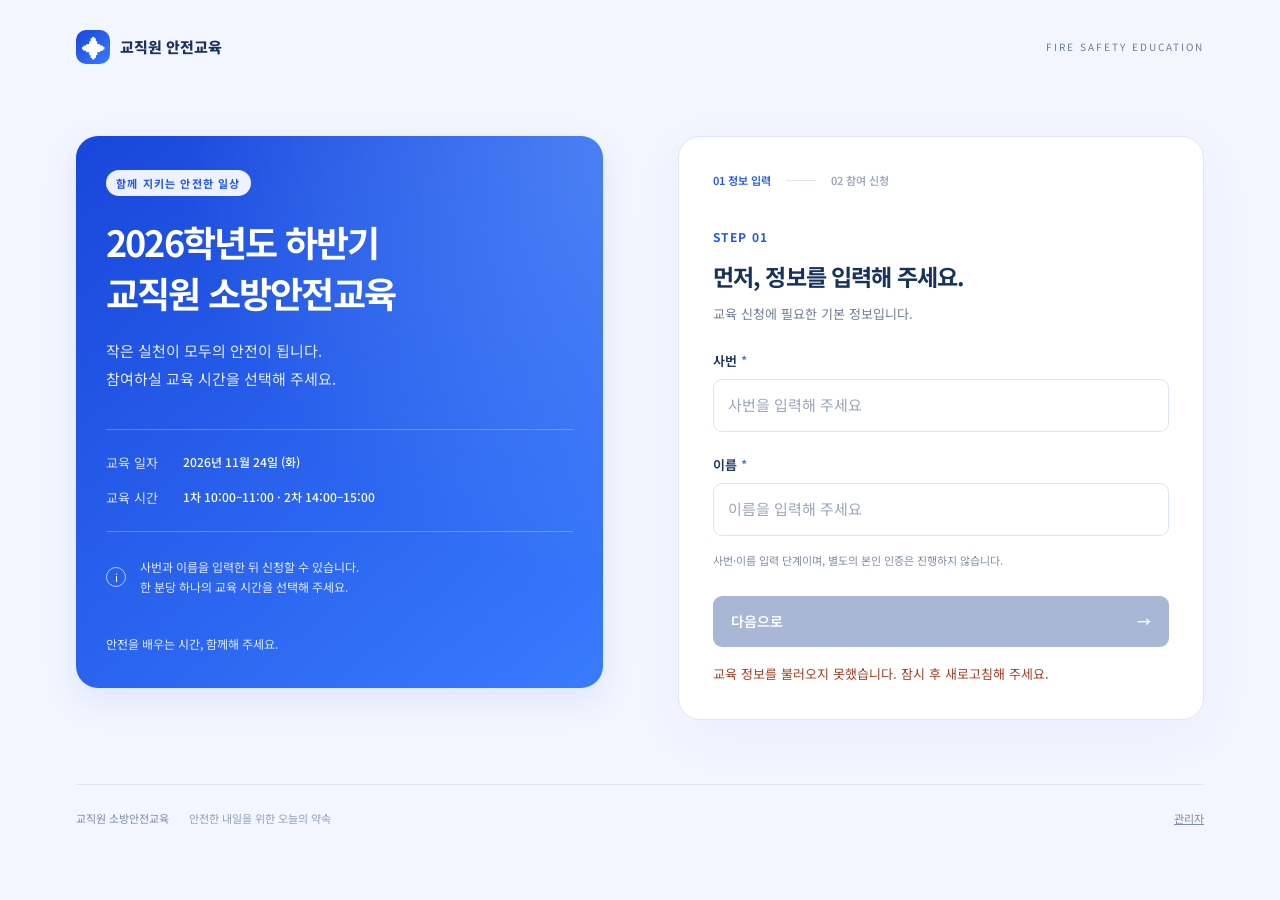
==== google-apps-script/Index.html @ a97cd543 "Use private Google Sheets storage and admissions blue theme" ====
<!doctype html>
<html lang="ko"><head><meta charset="utf-8"><base target="_top"><meta name="viewport" content="width=device-width,initial-scale=1"><meta name="referrer" content="no-referrer"><title>교직원 소방안전교육 · 참여 신청</title><style>@import url('https://fonts.googleapis.com/css2?family=Noto+Sans+KR:wght@400;500;600;700;800&display=swap');
:root{--ink:#18325b;--muted:#6e7d98;--blue:#2458e8;--line:#dce5f4;--paper:#f3f6ff;--orange:#3671f3}*{box-sizing:border-box}body{margin:0;background:var(--paper);color:var(--ink);font-family:'Noto Sans KR',sans-serif;font-size:15px;line-height:1.65}button,input,select{font:inherit}button,a,input{touch-action:manipulation}a{color:inherit}.top{max-width:1200px;margin:auto;padding:30px 36px;display:flex;justify-content:space-between;align-items:center}.brand{text-decoration:none;font-weight:800;display:flex;gap:10px;align-items:center}.mark{background:var(--blue);color:white;width:34px;height:34px;display:inline-grid;place-items:center;border-radius:10px;font-size:23px}.top-label{font-size:10px;letter-spacing:2px;color:var(--muted)}.layout{max-width:1200px;margin:42px auto 64px;padding:0 36px;display:grid;grid-template-columns:1fr 1fr;gap:75px;align-items:start}.intro{padding-top:34px}.eyebrow{font-size:12px;letter-spacing:1.2px;font-weight:700;color:var(--blue)}h1{font-size:40px;line-height:1.4;letter-spacing:-1.8px;margin:20px 0}h2{font-size:23px;letter-spacing:-.8px;line-height:1.5;margin:10px 0}.lead{color:var(--muted);line-height:1.9;margin-bottom:35px}.event-meta{border-top:1px solid var(--line);border-bottom:1px solid var(--line);padding:22px 0;display:grid;gap:14px;font-size:13px}.event-meta div{display:flex;gap:22px}.event-meta span{color:var(--muted);min-width:55px}.event-meta strong{font-weight:500}.notice{display:flex;align-items:center;gap:14px;margin-top:25px}.notice p{font-size:12px;color:var(--muted);margin:0}.notice-icon{border:1px solid #a3b3d3;border-radius:50%;width:20px;height:20px;display:grid;place-items:center;font-size:11px;flex-shrink:0}.intro-bottom{margin-top:65px;color:#7b90af;font-size:12px}.card{border:1px solid #e0e7f4;background:#fff;border-radius:22px;padding:34px;box-shadow:0 15px 60px #2847990b;min-width:0}.steps{display:flex;gap:15px;align-items:center;margin-bottom:35px;font-size:11px;font-weight:600;color:#9ba8be}.steps i{height:1px;width:30px;background:var(--line)}.steps .active{color:var(--blue)}.muted{color:var(--muted);font-size:13px;margin:8px 0 25px}label,legend{display:block;font-size:13px;font-weight:600;margin:22px 0 8px}b{color:var(--orange);font-weight:500}input:not([type=radio]):not([type=checkbox]),select{width:100%;border:1px solid var(--line);border-radius:9px;padding:13px 14px;background:#fff;color:var(--ink);outline:none}input::placeholder{color:#9ba7bd}input:focus-visible,select:focus-visible{border-color:var(--blue);box-shadow:0 0 0 3px #2458e81a}button:focus-visible,a:focus-visible{outline:3px solid #3671f3;outline-offset:3px}.hint{font-size:11px;color:#7f8da8;line-height:1.8;margin:15px 0 25px}.primary,.secondary{border:0;border-radius:9px;cursor:pointer;padding:14px 18px;font-weight:600;font-size:14px;transition:background .15s}.primary{width:100%;background:var(--blue);color:#fff;display:flex;align-items:center;justify-content:space-between}.primary:hover{background:#1741b9}.primary:disabled{background:#a9b7d7;cursor:wait}.secondary{background:#edf2ff;color:var(--blue)}fieldset{border:0;margin:0;padding:0}legend{padding:0}.session{display:flex;gap:12px;padding:15px;border:1px solid var(--line);border-radius:10px;margin:10px 0;align-items:center;cursor:pointer;font-weight:500}.session:has(input:checked){border-color:var(--blue);background:#f0f5ff}.session input,.check input{accent-color:var(--blue);width:17px;height:17px;flex-shrink:0}.consent-box{background:#f4f7ff;padding:15px;border-radius:10px;font-size:11px;color:var(--muted);margin:25px 0}.consent-box p{margin:0;white-space:pre-line}.check{display:flex;gap:8px;align-items:flex-start;font-size:11px;margin-bottom:0;cursor:pointer}.actions{display:flex;gap:10px}.actions .secondary{min-width:74px}.message{font-size:13px;color:#a44226;margin:16px 0 0;white-space:pre-line}.message:empty{display:none}.banner{border-radius:8px;background:#fff3dc;color:#805e23;font-size:12px;padding:12px;margin-bottom:22px}.success{text-align:center;padding:20px 0}.checkmark{width:64px;height:64px;border-radius:50%;background:#eaf0ff;color:var(--blue);font-size:32px;display:grid;place-items:center;margin:0 auto 25px}.success dl{text-align:left;background:#f3f6fd;border-radius:12px;padding:20px;margin:25px 0}.success dl div{display:flex;gap:20px;font-size:12px;padding:7px 0}.success dt{color:var(--muted);min-width:60px}.success dd{margin:0;overflow-wrap:anywhere}footer{max-width:1128px;margin:0 auto;padding:24px 0;border-top:1px solid var(--line);display:flex;gap:20px;font-size:11px;color:#7d8ca8}footer a{margin-left:auto}footer span{opacity:.8}[hidden]{display:none!important}.admin-wrap{max-width:1100px;margin:35px auto;padding:0 24px}.admin-card{background:white;padding:28px;border:1px solid var(--line);border-radius:15px;margin:20px 0}.admin-head{display:flex;justify-content:space-between;gap:15px;align-items:center}.admin-actions{display:flex;gap:10px;flex-wrap:wrap}.admin-actions .primary{width:auto}.table-wrap{overflow:auto}table{width:100%;border-collapse:collapse;white-space:nowrap;font-size:13px}td,th{text-align:left;padding:13px;border-bottom:1px solid var(--line)}th{background:#edf3ff}.admin-grid{display:grid;grid-template-columns:1fr 1fr;gap:20px}.login{max-width:450px;margin:50px auto}.qr-box{text-align:center}.qr-box img{display:block;width:250px;max-width:100%;height:auto;margin:20px auto;image-rendering:pixelated}.small{font-size:12px;color:var(--muted)}@media(max-width:850px){.layout{gap:30px;padding:0 24px;margin-top:15px}h1{font-size:32px}.card{padding:25px}.top{padding:24px}.top-label{display:none}.event-meta div{display:block}.event-meta strong{display:block;margin-top:3px}footer{margin:0 24px}}@media(max-width:650px){.layout{grid-template-columns:1fr;gap:25px;margin-bottom:35px}.intro{padding-top:10px}h1{font-size:31px;margin:14px 0}.lead{font-size:14px;margin:10px 0 20px}.intro-bottom{display:none}.event-meta{padding:16px 0;gap:12px}.event-meta div{display:flex;gap:16px}.event-meta strong{margin:0}.notice{margin-top:18px}.card{border-radius:16px;padding:25px 22px}.steps{margin-bottom:28px}h2{font-size:21px}footer span{display:none}.admin-grid{grid-template-columns:1fr}.admin-head{align-items:flex-start;flex-direction:column}}

/* 입학처 참고 화면의 파란색 팔레트 */
.intro{position:relative;background:radial-gradient(ellipse at 110% 0%,#70a4ff88,transparent 58%),linear-gradient(140deg,#1946da,#397bff);color:white;border-radius:22px;padding:34px 30px;overflow:hidden;box-shadow:0 12px 35px #2458e81a}.intro .eyebrow{display:inline-block;background:#ffffffec;color:#2458e8;padding:4px 10px;border-radius:20px;font-size:11px}.intro .lead,.intro .notice p,.intro .intro-bottom{color:#e2ecff}.intro .event-meta{border-color:#ffffff40}.intro .event-meta span{color:#d6e3ff}.intro .notice-icon{border-color:#b7cdff;color:white}.intro .intro-bottom{margin-top:38px}.intro h1{font-size:36px}.intro .event-meta strong{font-size:12px}.mark{background:linear-gradient(135deg,#1946da,#397bff)}@media(max-width:850px){.intro{padding:28px 24px}.intro h1{font-size:30px}}@media(max-width:650px){.intro{padding:27px 22px;border-radius:18px}.intro h1{font-size:29px}.intro .event-meta div{display:block}.intro .event-meta strong{margin-top:3px;display:block}.intro .intro-bottom{display:none}}
</style></head>
<body><header class="top"><a class="brand" href="https://leg2900-arch.github.io/fire-safety/"><span class="mark">✦</span> 교직원 안전교육</a><span class="top-label">FIRE SAFETY EDUCATION</span></header>
<main class="layout"><section class="intro"><span class="eyebrow">함께 지키는 안전한 일상</span><h1 id="title">2026학년도 하반기<br>교직원 소방안전교육</h1><p class="lead">작은 실천이 모두의 안전이 됩니다.<br>참여하실 교육 시간을 선택해 주세요.</p><div class="event-meta"><div><span>교육 일자</span><strong id="date">2026년 11월 24일 (화)</strong></div><div><span>교육 시간</span><strong id="times">1차 10:00–11:00 · 2차 14:00–15:00</strong></div></div><div class="notice"><span class="notice-icon">i</span><p>사번과 이름을 입력한 뒤 신청할 수 있습니다.<br>한 분당 하나의 교육 시간을 선택해 주세요.</p></div><div class="intro-bottom">안전을 배우는 시간, 함께해 주세요.</div></section>
<section class="card" aria-label="교육 신청"><div id="banner" class="banner" hidden></div><div class="steps" id="steps"><span class="active" id="step1">01 정보 입력</span><i></i><span id="step2">02 참여 신청</span></div>
<form id="identity"><span class="eyebrow">STEP 01</span><h2>먼저, 정보를 입력해 주세요.</h2><p class="muted">교육 신청에 필요한 기본 정보입니다.</p><label for="employee">사번 <b>*</b></label><input id="employee" name="employee" required maxlength="30" autocomplete="off" placeholder="사번을 입력해 주세요"><label for="name">이름 <b>*</b></label><input id="name" name="name" required maxlength="50" autocomplete="name" placeholder="이름을 입력해 주세요"><p class="hint">사번·이름 입력 단계이며, 별도의 본인 인증은 진행하지 않습니다.</p><button class="primary" id="enter" type="submit" disabled>다음으로 <span>→</span></button></form>
<form id="registration" hidden><span class="eyebrow">STEP 02</span><h2><span id="greeting"></span>님, 반갑습니다.</h2><p class="muted">소속과 참여할 교육 시간을 선택해 주세요.</p><label for="department">소속 <b>*</b></label><input id="department" required maxlength="100" placeholder="예: 행정실, 간호학과"><label for="email">이메일 <b>*</b></label><input id="email" type="email" required maxlength="254" autocomplete="email" placeholder="예: name@ajou.ac.kr"><fieldset><legend>참여 시간 <b>*</b></legend><div id="session-options"></div></fieldset><div class="consent-box"><p id="privacy"></p><label class="check"><input id="consent" type="checkbox" required><span>위 내용을 확인하고 정보 수집·이용에 동의합니다. <b>*</b></span></label></div><div class="actions"><button type="button" id="back" class="secondary">이전</button><button type="submit" class="primary" id="submit">신청 완료 <span>→</span></button></div></form>
<section id="success" hidden class="success" tabindex="-1"><div class="checkmark">✓</div><span class="eyebrow">REGISTRATION COMPLETE</span><h2 id="success-title">신청이 완료되었습니다.</h2><p class="muted" id="success-description">선택하신 시간에 교육에 참여해 주세요.</p><dl><div><dt>신청자</dt><dd id="receipt-name"></dd></div><div><dt>교육 일자</dt><dd id="receipt-date"></dd></div><div><dt>참여 시간</dt><dd id="receipt-session"></dd></div><div><dt>신청 일시</dt><dd id="receipt-time"></dd></div></dl><p class="hint">신청은 교육 참석 확인과 별개입니다.</p><button id="reset" class="secondary" type="button">처음으로</button></section><p id="message" class="message" role="status" aria-live="polite"></p></section></main><footer>교직원 소방안전교육 <span>안전한 내일을 위한 오늘의 약속</span><a href="https://leg2900-arch.github.io/fire-safety/admin.html">관리자</a></footer><script>window.APP_CONFIG={appsScript:true};window.FIRE_DEMO=<?!= demo ? "true" : "false" ?>;</script><script>'use strict';
const $ = id => document.getElementById(id);
const demo = window.FIRE_DEMO === true || new URLSearchParams(location.search).get('demo') === '1';
let eventData, person, busy = false, attemptId;
const sample = {id:'demo', title:'2026학년도 하반기 교직원 소방안전교육', event_date:'2026-11-24', sessions:['[1차] 10:00~11:00','[2차] 14:00~15:00'], privacy_notice:'수집·이용 주체 및 문의처: 아주대학교 시설팀 (내선 2087)\n수집 항목: 이름, 사번, 소속, 이메일, 참여 시간, 신청 일시\n목적: 교육 신청 및 참여 명단 관리\n보유 기간: 교육 종료 후 1개월\n동의하지 않으면 온라인 신청이 어렵습니다.', is_open:true};
function dateLabel(value){return new Date(value+'T00:00:00+09:00').toLocaleDateString('ko-KR',{timeZone:'Asia/Seoul',year:'numeric',month:'long',day:'numeric',weekday:'short'});}
async function rpc(name,data){return new Promise((resolve,reject)=>{const timer=setTimeout(()=>reject(new Error('응답이 지연되었습니다. 다시 누르면 같은 신청을 중복 저장하지 않고 확인합니다.')),35000);const finish=fn=>value=>{clearTimeout(timer);fn(value);};try{const runner=google.script.run.withSuccessHandler(finish(resolve)).withFailureHandler(finish(reject));if(name==='current_training')runner.currentTraining();else if(name==='register_training')runner.registerTraining(data);else throw new Error('허용되지 않은 요청입니다.');}catch(e){clearTimeout(timer);reject(e);}});}
function setMessage(s){$('message').textContent=s;}
async function init(){try{if(demo){$('banner').hidden=false;$('banner').textContent='화면 미리보기 · 입력 내용은 저장되거나 전송되지 않습니다.';eventData=sample;}else{const c=window.APP_CONFIG;if(!c.appsScript){if(c.appsScriptUrl){const u=new URL(c.appsScriptUrl);if(u.protocol!=='https:'||u.hostname!=='script.google.com'||!u.pathname.endsWith('/exec'))throw new Error('신청 연결 주소를 확인해 주세요.');location.replace(u.href);return;}$('banner').hidden=false;$('banner').textContent='아직 접수 전입니다. 관리자가 응답 저장소를 연결하면 신청할 수 있습니다. ';const preview=document.createElement('a');preview.href='?demo=1';preview.textContent='화면 미리보기 →';$('banner').append(preview);return;}eventData=await rpc('current_training',{});if(!eventData){setMessage('현재 신청 가능한 교육이 없습니다.');return;}}$('title').textContent=eventData.title;document.title=eventData.title+' · 참여 신청';$('date').textContent=dateLabel(eventData.event_date);$('times').textContent=eventData.sessions.join(' · ');$('privacy').textContent=eventData.privacy_notice;for(const [index,s] of eventData.sessions.entries()){const label=document.createElement('label');label.className='session';const input=document.createElement('input');input.type='radio';input.name='session';input.value=s;input.required=true;input.id='session-'+index;label.append(input,document.createTextNode(s));$('session-options').append(label);}$('enter').disabled=eventData.is_open===false;if(eventData.is_open===false){$('banner').hidden=false;$('banner').textContent='현재 접수 전이거나 접수가 마감되었습니다. 시설팀 내선 2087로 문의해 주세요.';}}catch(e){setMessage('교육 정보를 불러오지 못했습니다. 잠시 후 새로고침해 주세요.');}}
$('identity').addEventListener('submit',e=>{e.preventDefault();const employee=$('employee').value.trim(),name=$('name').value.trim();if(!employee||!name){setMessage('사번과 이름을 모두 입력해 주세요.');return;}person={employee,name};attemptId=crypto.randomUUID();$('greeting').textContent=name;$('identity').hidden=true;$('registration').hidden=false;$('step1').classList.remove('active');$('step2').classList.add('active');setMessage('');$('department').focus();});
$('back').addEventListener('click',()=>{$('registration').hidden=true;$('identity').hidden=false;$('step1').classList.add('active');$('step2').classList.remove('active');setMessage('');$('employee').focus();});
$('registration').addEventListener('submit',async e=>{e.preventDefault();if(busy)return;const department=$('department').value.trim();const selected=document.querySelector('input[name=session]:checked');if(!person||!department||!selected||!$('consent').checked){setMessage('필수 항목을 모두 입력해 주세요.');return;}busy=true;$('submit').disabled=true;$('submit').textContent='신청 중…';setMessage('');try{const payload={p_event_id:eventData.id,p_employee_id:person.employee,p_name:person.name,p_department:department,p_email:$('email').value.trim(),p_session:selected.value,p_consent:true,p_request_id:attemptId};const result=demo?{created_at:new Date().toISOString()}:await rpc('register_training',payload);$('registration').hidden=true;$('steps').hidden=true;$('success').hidden=false;$('receipt-name').textContent=person.name+' · '+department;$('receipt-date').textContent=dateLabel(eventData.event_date);$('receipt-session').textContent=selected.value;$('receipt-time').textContent=new Date(result.created_at).toLocaleString('ko-KR',{timeZone:'Asia/Seoul'});if(demo){$('success-title').textContent='신청 화면 체험이 끝났습니다.';$('success-description').textContent='미리보기이므로 실제 신청 내용은 저장되지 않았습니다.';}$('success').focus();$('identity').reset();$('registration').reset();person=null;}catch(e){const msg=e.name==='TimeoutError'?'응답이 지연되었습니다. 다시 누르면 같은 신청을 중복 저장하지 않고 확인합니다.':e.message;setMessage(msg);}finally{busy=false;$('submit').disabled=false;$('submit').textContent='신청 완료 →';}});
$('reset').addEventListener('click',()=>{$('success').hidden=true;$('identity').hidden=false;$('steps').hidden=false;$('step1').classList.add('active');$('step2').classList.remove('active');person=null;attemptId=null;setMessage('');$('employee').focus();});init();
</script></body></html>
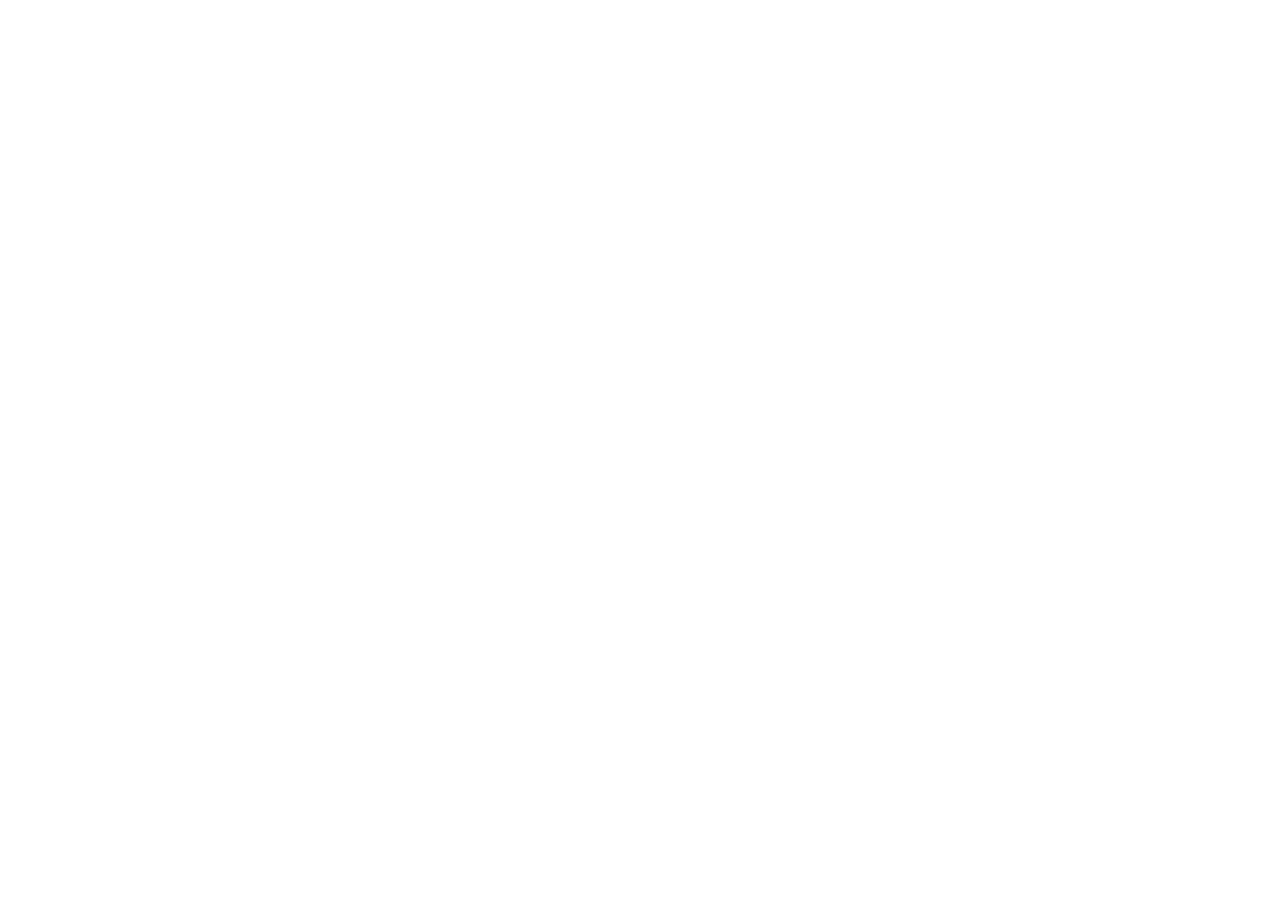
==== commit c248a9ea: "Index.html" ====
--- a/google-apps-script/Index.html
+++ b/google-apps-script/Index.html
@@ -1,26 +1,9 @@
-<!doctype html>
-<html lang="ko"><head><meta charset="utf-8"><base target="_top"><meta name="viewport" content="width=device-width,initial-scale=1"><meta name="referrer" content="no-referrer"><title>교직원 소방안전교육 · 참여 신청</title><style>@import url('https://fonts.googleapis.com/css2?family=Noto+Sans+KR:wght@400;500;600;700;800&display=swap');
-:root{--ink:#18325b;--muted:#6e7d98;--blue:#2458e8;--line:#dce5f4;--paper:#f3f6ff;--orange:#3671f3}*{box-sizing:border-box}body{margin:0;background:var(--paper);color:var(--ink);font-family:'Noto Sans KR',sans-serif;font-size:15px;line-height:1.65}button,input,select{font:inherit}button,a,input{touch-action:manipulation}a{color:inherit}.top{max-width:1200px;margin:auto;padding:30px 36px;display:flex;justify-content:space-between;align-items:center}.brand{text-decoration:none;font-weight:800;display:flex;gap:10px;align-items:center}.mark{background:var(--blue);color:white;width:34px;height:34px;display:inline-grid;place-items:center;border-radius:10px;font-size:23px}.top-label{font-size:10px;letter-spacing:2px;color:var(--muted)}.layout{max-width:1200px;margin:42px auto 64px;padding:0 36px;display:grid;grid-template-columns:1fr 1fr;gap:75px;align-items:start}.intro{padding-top:34px}.eyebrow{font-size:12px;letter-spacing:1.2px;font-weight:700;color:var(--blue)}h1{font-size:40px;line-height:1.4;letter-spacing:-1.8px;margin:20px 0}h2{font-size:23px;letter-spacing:-.8px;line-height:1.5;margin:10px 0}.lead{color:var(--muted);line-height:1.9;margin-bottom:35px}.event-meta{border-top:1px solid var(--line);border-bottom:1px solid var(--line);padding:22px 0;display:grid;gap:14px;font-size:13px}.event-meta div{display:flex;gap:22px}.event-meta span{color:var(--muted);min-width:55px}.event-meta strong{font-weight:500}.notice{display:flex;align-items:center;gap:14px;margin-top:25px}.notice p{font-size:12px;color:var(--muted);margin:0}.notice-icon{border:1px solid #a3b3d3;border-radius:50%;width:20px;height:20px;display:grid;place-items:center;font-size:11px;flex-shrink:0}.intro-bottom{margin-top:65px;color:#7b90af;font-size:12px}.card{border:1px solid #e0e7f4;background:#fff;border-radius:22px;padding:34px;box-shadow:0 15px 60px #2847990b;min-width:0}.steps{display:flex;gap:15px;align-items:center;margin-bottom:35px;font-size:11px;font-weight:600;color:#9ba8be}.steps i{height:1px;width:30px;background:var(--line)}.steps .active{color:var(--blue)}.muted{color:var(--muted);font-size:13px;margin:8px 0 25px}label,legend{display:block;font-size:13px;font-weight:600;margin:22px 0 8px}b{color:var(--orange);font-weight:500}input:not([type=radio]):not([type=checkbox]),select{width:100%;border:1px solid var(--line);border-radius:9px;padding:13px 14px;background:#fff;color:var(--ink);outline:none}input::placeholder{color:#9ba7bd}input:focus-visible,select:focus-visible{border-color:var(--blue);box-shadow:0 0 0 3px #2458e81a}button:focus-visible,a:focus-visible{outline:3px solid #3671f3;outline-offset:3px}.hint{font-size:11px;color:#7f8da8;line-height:1.8;margin:15px 0 25px}.primary,.secondary{border:0;border-radius:9px;cursor:pointer;padding:14px 18px;font-weight:600;font-size:14px;transition:background .15s}.primary{width:100%;background:var(--blue);color:#fff;display:flex;align-items:center;justify-content:space-between}.primary:hover{background:#1741b9}.primary:disabled{background:#a9b7d7;cursor:wait}.secondary{background:#edf2ff;color:var(--blue)}fieldset{border:0;margin:0;padding:0}legend{padding:0}.session{display:flex;gap:12px;padding:15px;border:1px solid var(--line);border-radius:10px;margin:10px 0;align-items:center;cursor:pointer;font-weight:500}.session:has(input:checked){border-color:var(--blue);background:#f0f5ff}.session input,.check input{accent-color:var(--blue);width:17px;height:17px;flex-shrink:0}.consent-box{background:#f4f7ff;padding:15px;border-radius:10px;font-size:11px;color:var(--muted);margin:25px 0}.consent-box p{margin:0;white-space:pre-line}.check{display:flex;gap:8px;align-items:flex-start;font-size:11px;margin-bottom:0;cursor:pointer}.actions{display:flex;gap:10px}.actions .secondary{min-width:74px}.message{font-size:13px;color:#a44226;margin:16px 0 0;white-space:pre-line}.message:empty{display:none}.banner{border-radius:8px;background:#fff3dc;color:#805e23;font-size:12px;padding:12px;margin-bottom:22px}.success{text-align:center;padding:20px 0}.checkmark{width:64px;height:64px;border-radius:50%;background:#eaf0ff;color:var(--blue);font-size:32px;display:grid;place-items:center;margin:0 auto 25px}.success dl{text-align:left;background:#f3f6fd;border-radius:12px;padding:20px;margin:25px 0}.success dl div{display:flex;gap:20px;font-size:12px;padding:7px 0}.success dt{color:var(--muted);min-width:60px}.success dd{margin:0;overflow-wrap:anywhere}footer{max-width:1128px;margin:0 auto;padding:24px 0;border-top:1px solid var(--line);display:flex;gap:20px;font-size:11px;color:#7d8ca8}footer a{margin-left:auto}footer span{opacity:.8}[hidden]{display:none!important}.admin-wrap{max-width:1100px;margin:35px auto;padding:0 24px}.admin-card{background:white;padding:28px;border:1px solid var(--line);border-radius:15px;margin:20px 0}.admin-head{display:flex;justify-content:space-between;gap:15px;align-items:center}.admin-actions{display:flex;gap:10px;flex-wrap:wrap}.admin-actions .primary{width:auto}.table-wrap{overflow:auto}table{width:100%;border-collapse:collapse;white-space:nowrap;font-size:13px}td,th{text-align:left;padding:13px;border-bottom:1px solid var(--line)}th{background:#edf3ff}.admin-grid{display:grid;grid-template-columns:1fr 1fr;gap:20px}.login{max-width:450px;margin:50px auto}.qr-box{text-align:center}.qr-box img{display:block;width:250px;max-width:100%;height:auto;margin:20px auto;image-rendering:pixelated}.small{font-size:12px;color:var(--muted)}@media(max-width:850px){.layout{gap:30px;padding:0 24px;margin-top:15px}h1{font-size:32px}.card{padding:25px}.top{padding:24px}.top-label{display:none}.event-meta div{display:block}.event-meta strong{display:block;margin-top:3px}footer{margin:0 24px}}@media(max-width:650px){.layout{grid-template-columns:1fr;gap:25px;margin-bottom:35px}.intro{padding-top:10px}h1{font-size:31px;margin:14px 0}.lead{font-size:14px;margin:10px 0 20px}.intro-bottom{display:none}.event-meta{padding:16px 0;gap:12px}.event-meta div{display:flex;gap:16px}.event-meta strong{margin:0}.notice{margin-top:18px}.card{border-radius:16px;padding:25px 22px}.steps{margin-bottom:28px}h2{font-size:21px}footer span{display:none}.admin-grid{grid-template-columns:1fr}.admin-head{align-items:flex-start;flex-direction:column}}
-
-/* 입학처 참고 화면의 파란색 팔레트 */
-.intro{position:relative;background:radial-gradient(ellipse at 110% 0%,#70a4ff88,transparent 58%),linear-gradient(140deg,#1946da,#397bff);color:white;border-radius:22px;padding:34px 30px;overflow:hidden;box-shadow:0 12px 35px #2458e81a}.intro .eyebrow{display:inline-block;background:#ffffffec;color:#2458e8;padding:4px 10px;border-radius:20px;font-size:11px}.intro .lead,.intro .notice p,.intro .intro-bottom{color:#e2ecff}.intro .event-meta{border-color:#ffffff40}.intro .event-meta span{color:#d6e3ff}.intro .notice-icon{border-color:#b7cdff;color:white}.intro .intro-bottom{margin-top:38px}.intro h1{font-size:36px}.intro .event-meta strong{font-size:12px}.mark{background:linear-gradient(135deg,#1946da,#397bff)}@media(max-width:850px){.intro{padding:28px 24px}.intro h1{font-size:30px}}@media(max-width:650px){.intro{padding:27px 22px;border-radius:18px}.intro h1{font-size:29px}.intro .event-meta div{display:block}.intro .event-meta strong{margin-top:3px;display:block}.intro .intro-bottom{display:none}}
-</style></head>
-<body><header class="top"><a class="brand" href="https://leg2900-arch.github.io/fire-safety/"><span class="mark">✦</span> 교직원 안전교육</a><span class="top-label">FIRE SAFETY EDUCATION</span></header>
-<main class="layout"><section class="intro"><span class="eyebrow">함께 지키는 안전한 일상</span><h1 id="title">2026학년도 하반기<br>교직원 소방안전교육</h1><p class="lead">작은 실천이 모두의 안전이 됩니다.<br>참여하실 교육 시간을 선택해 주세요.</p><div class="event-meta"><div><span>교육 일자</span><strong id="date">2026년 11월 24일 (화)</strong></div><div><span>교육 시간</span><strong id="times">1차 10:00–11:00 · 2차 14:00–15:00</strong></div></div><div class="notice"><span class="notice-icon">i</span><p>사번과 이름을 입력한 뒤 신청할 수 있습니다.<br>한 분당 하나의 교육 시간을 선택해 주세요.</p></div><div class="intro-bottom">안전을 배우는 시간, 함께해 주세요.</div></section>
-<section class="card" aria-label="교육 신청"><div id="banner" class="banner" hidden></div><div class="steps" id="steps"><span class="active" id="step1">01 정보 입력</span><i></i><span id="step2">02 참여 신청</span></div>
-<form id="identity"><span class="eyebrow">STEP 01</span><h2>먼저, 정보를 입력해 주세요.</h2><p class="muted">교육 신청에 필요한 기본 정보입니다.</p><label for="employee">사번 <b>*</b></label><input id="employee" name="employee" required maxlength="30" autocomplete="off" placeholder="사번을 입력해 주세요"><label for="name">이름 <b>*</b></label><input id="name" name="name" required maxlength="50" autocomplete="name" placeholder="이름을 입력해 주세요"><p class="hint">사번·이름 입력 단계이며, 별도의 본인 인증은 진행하지 않습니다.</p><button class="primary" id="enter" type="submit" disabled>다음으로 <span>→</span></button></form>
-<form id="registration" hidden><span class="eyebrow">STEP 02</span><h2><span id="greeting"></span>님, 반갑습니다.</h2><p class="muted">소속과 참여할 교육 시간을 선택해 주세요.</p><label for="department">소속 <b>*</b></label><input id="department" required maxlength="100" placeholder="예: 행정실, 간호학과"><label for="email">이메일 <b>*</b></label><input id="email" type="email" required maxlength="254" autocomplete="email" placeholder="예: name@ajou.ac.kr"><fieldset><legend>참여 시간 <b>*</b></legend><div id="session-options"></div></fieldset><div class="consent-box"><p id="privacy"></p><label class="check"><input id="consent" type="checkbox" required><span>위 내용을 확인하고 정보 수집·이용에 동의합니다. <b>*</b></span></label></div><div class="actions"><button type="button" id="back" class="secondary">이전</button><button type="submit" class="primary" id="submit">신청 완료 <span>→</span></button></div></form>
-<section id="success" hidden class="success" tabindex="-1"><div class="checkmark">✓</div><span class="eyebrow">REGISTRATION COMPLETE</span><h2 id="success-title">신청이 완료되었습니다.</h2><p class="muted" id="success-description">선택하신 시간에 교육에 참여해 주세요.</p><dl><div><dt>신청자</dt><dd id="receipt-name"></dd></div><div><dt>교육 일자</dt><dd id="receipt-date"></dd></div><div><dt>참여 시간</dt><dd id="receipt-session"></dd></div><div><dt>신청 일시</dt><dd id="receipt-time"></dd></div></dl><p class="hint">신청은 교육 참석 확인과 별개입니다.</p><button id="reset" class="secondary" type="button">처음으로</button></section><p id="message" class="message" role="status" aria-live="polite"></p></section></main><footer>교직원 소방안전교육 <span>안전한 내일을 위한 오늘의 약속</span><a href="https://leg2900-arch.github.io/fire-safety/admin.html">관리자</a></footer><script>window.APP_CONFIG={appsScript:true};window.FIRE_DEMO=<?!= demo ? "true" : "false" ?>;</script><script>'use strict';
-const $ = id => document.getElementById(id);
-const demo = window.FIRE_DEMO === true || new URLSearchParams(location.search).get('demo') === '1';
-let eventData, person, busy = false, attemptId;
-const sample = {id:'demo', title:'2026학년도 하반기 교직원 소방안전교육', event_date:'2026-11-24', sessions:['[1차] 10:00~11:00','[2차] 14:00~15:00'], privacy_notice:'수집·이용 주체 및 문의처: 아주대학교 시설팀 (내선 2087)\n수집 항목: 이름, 사번, 소속, 이메일, 참여 시간, 신청 일시\n목적: 교육 신청 및 참여 명단 관리\n보유 기간: 교육 종료 후 1개월\n동의하지 않으면 온라인 신청이 어렵습니다.', is_open:true};
-function dateLabel(value){return new Date(value+'T00:00:00+09:00').toLocaleDateString('ko-KR',{timeZone:'Asia/Seoul',year:'numeric',month:'long',day:'numeric',weekday:'short'});}
-async function rpc(name,data){return new Promise((resolve,reject)=>{const timer=setTimeout(()=>reject(new Error('응답이 지연되었습니다. 다시 누르면 같은 신청을 중복 저장하지 않고 확인합니다.')),35000);const finish=fn=>value=>{clearTimeout(timer);fn(value);};try{const runner=google.script.run.withSuccessHandler(finish(resolve)).withFailureHandler(finish(reject));if(name==='current_training')runner.currentTraining();else if(name==='register_training')runner.registerTraining(data);else throw new Error('허용되지 않은 요청입니다.');}catch(e){clearTimeout(timer);reject(e);}});}
-function setMessage(s){$('message').textContent=s;}
-async function init(){try{if(demo){$('banner').hidden=false;$('banner').textContent='화면 미리보기 · 입력 내용은 저장되거나 전송되지 않습니다.';eventData=sample;}else{const c=window.APP_CONFIG;if(!c.appsScript){if(c.appsScriptUrl){const u=new URL(c.appsScriptUrl);if(u.protocol!=='https:'||u.hostname!=='script.google.com'||!u.pathname.endsWith('/exec'))throw new Error('신청 연결 주소를 확인해 주세요.');location.replace(u.href);return;}$('banner').hidden=false;$('banner').textContent='아직 접수 전입니다. 관리자가 응답 저장소를 연결하면 신청할 수 있습니다. ';const preview=document.createElement('a');preview.href='?demo=1';preview.textContent='화면 미리보기 →';$('banner').append(preview);return;}eventData=await rpc('current_training',{});if(!eventData){setMessage('현재 신청 가능한 교육이 없습니다.');return;}}$('title').textContent=eventData.title;document.title=eventData.title+' · 참여 신청';$('date').textContent=dateLabel(eventData.event_date);$('times').textContent=eventData.sessions.join(' · ');$('privacy').textContent=eventData.privacy_notice;for(const [index,s] of eventData.sessions.entries()){const label=document.createElement('label');label.className='session';const input=document.createElement('input');input.type='radio';input.name='session';input.value=s;input.required=true;input.id='session-'+index;label.append(input,document.createTextNode(s));$('session-options').append(label);}$('enter').disabled=eventData.is_open===false;if(eventData.is_open===false){$('banner').hidden=false;$('banner').textContent='현재 접수 전이거나 접수가 마감되었습니다. 시설팀 내선 2087로 문의해 주세요.';}}catch(e){setMessage('교육 정보를 불러오지 못했습니다. 잠시 후 새로고침해 주세요.');}}
-$('identity').addEventListener('submit',e=>{e.preventDefault();const employee=$('employee').value.trim(),name=$('name').value.trim();if(!employee||!name){setMessage('사번과 이름을 모두 입력해 주세요.');return;}person={employee,name};attemptId=crypto.randomUUID();$('greeting').textContent=name;$('identity').hidden=true;$('registration').hidden=false;$('step1').classList.remove('active');$('step2').classList.add('active');setMessage('');$('department').focus();});
-$('back').addEventListener('click',()=>{$('registration').hidden=true;$('identity').hidden=false;$('step1').classList.add('active');$('step2').classList.remove('active');setMessage('');$('employee').focus();});
-$('registration').addEventListener('submit',async e=>{e.preventDefault();if(busy)return;const department=$('department').value.trim();const selected=document.querySelector('input[name=session]:checked');if(!person||!department||!selected||!$('consent').checked){setMessage('필수 항목을 모두 입력해 주세요.');return;}busy=true;$('submit').disabled=true;$('submit').textContent='신청 중…';setMessage('');try{const payload={p_event_id:eventData.id,p_employee_id:person.employee,p_name:person.name,p_department:department,p_email:$('email').value.trim(),p_session:selected.value,p_consent:true,p_request_id:attemptId};const result=demo?{created_at:new Date().toISOString()}:await rpc('register_training',payload);$('registration').hidden=true;$('steps').hidden=true;$('success').hidden=false;$('receipt-name').textContent=person.name+' · '+department;$('receipt-date').textContent=dateLabel(eventData.event_date);$('receipt-session').textContent=selected.value;$('receipt-time').textContent=new Date(result.created_at).toLocaleString('ko-KR',{timeZone:'Asia/Seoul'});if(demo){$('success-title').textContent='신청 화면 체험이 끝났습니다.';$('success-description').textContent='미리보기이므로 실제 신청 내용은 저장되지 않았습니다.';}$('success').focus();$('identity').reset();$('registration').reset();person=null;}catch(e){const msg=e.name==='TimeoutError'?'응답이 지연되었습니다. 다시 누르면 같은 신청을 중복 저장하지 않고 확인합니다.':e.message;setMessage(msg);}finally{busy=false;$('submit').disabled=false;$('submit').textContent='신청 완료 →';}});
-$('reset').addEventListener('click',()=>{$('success').hidden=true;$('identity').hidden=false;$('steps').hidden=false;$('step1').classList.add('active');$('step2').classList.remove('active');person=null;attemptId=null;setMessage('');$('employee').focus();});init();
-</script></body></html>
+   <!doctype html>
+   <html lang="ko"><head><meta charset="utf-8">
+   <meta name="viewport" content="width=device-width,initial-scale=1">
+   <title>교직원 소방안전교육</title>
+   <meta http-equiv="refresh" content="0;url=주소">
+   </head><body>
+   <p><a href="https://script.google.com/a/macros/ajou.ac.kr/s/AKfycbx1OvcdHe4xayKobNLQDrhtO71f6fAxCtD3Edru6Ffpj_VPX2cDjWyjCxIVPDbDZKgWsQ/exec">신청 페이지로 이동하기</a></p>
+   <script>location.replace('https://script.google.com/a/macros/ajou.ac.kr/s/AKfycbx1OvcdHe4xayKobNLQDrhtO71f6fAxCtD3Edru6Ffpj_VPX2cDjWyjCxIVPDbDZKgWsQ/exec');</script>
+   </body></html>
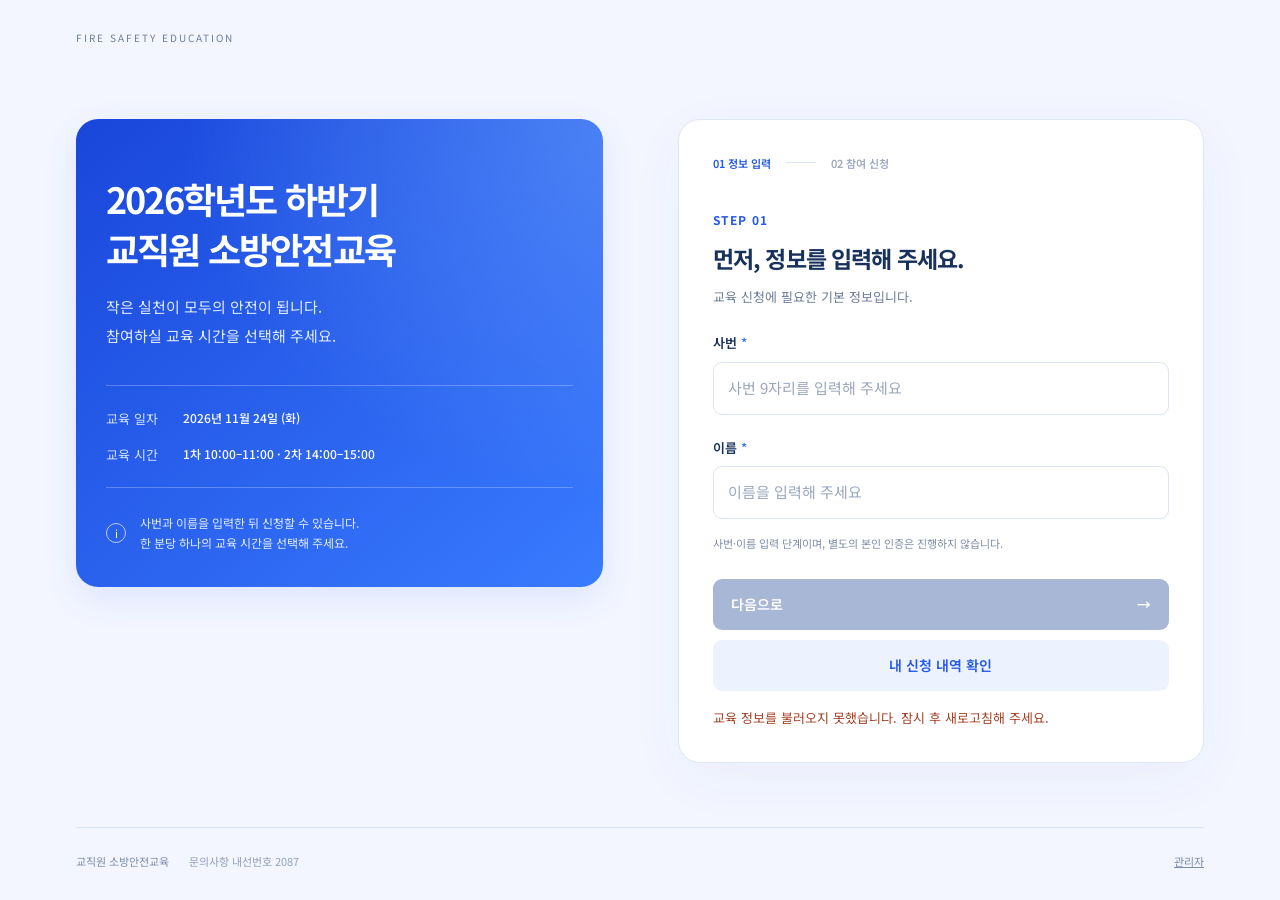
==== commit acfc15f2: "Open registration directly on GitHub Pages and keep private Sheet storage and individual lookup" ====
--- a/google-apps-script/Index.html
+++ b/google-apps-script/Index.html
@@ -1,9 +1,29 @@
-   <!doctype html>
-   <html lang="ko"><head><meta charset="utf-8">
-   <meta name="viewport" content="width=device-width,initial-scale=1">
-   <title>교직원 소방안전교육</title>
-   <meta http-equiv="refresh" content="0;url=주소">
-   </head><body>
-   <p><a href="https://script.google.com/a/macros/ajou.ac.kr/s/AKfycbx1OvcdHe4xayKobNLQDrhtO71f6fAxCtD3Edru6Ffpj_VPX2cDjWyjCxIVPDbDZKgWsQ/exec">신청 페이지로 이동하기</a></p>
-   <script>location.replace('https://script.google.com/a/macros/ajou.ac.kr/s/AKfycbx1OvcdHe4xayKobNLQDrhtO71f6fAxCtD3Edru6Ffpj_VPX2cDjWyjCxIVPDbDZKgWsQ/exec');</script>
-   </body></html>
+<!doctype html>
+<html lang="ko"><head><meta charset="utf-8"><base target="_top"><meta name="viewport" content="width=device-width,initial-scale=1"><meta name="referrer" content="no-referrer"><title>교직원 소방안전교육 · 참여 신청</title><style>@import url('https://fonts.googleapis.com/css2?family=Noto+Sans+KR:wght@400;500;600;700;800&display=swap');
+:root{--ink:#18325b;--muted:#6e7d98;--blue:#2458e8;--line:#dce5f4;--paper:#f3f6ff;--orange:#3671f3}*{box-sizing:border-box}body{margin:0;background:var(--paper);color:var(--ink);font-family:'Noto Sans KR',sans-serif;font-size:15px;line-height:1.65}button,input,select{font:inherit}button,a,input{touch-action:manipulation}a{color:inherit}.top{max-width:1200px;margin:auto;padding:30px 36px;display:flex;justify-content:space-between;align-items:center}.brand{text-decoration:none;font-weight:800;display:flex;gap:10px;align-items:center}.mark{background:var(--blue);color:white;width:34px;height:34px;display:inline-grid;place-items:center;border-radius:10px;font-size:23px}.top-label{font-size:10px;letter-spacing:2px;color:var(--muted)}.layout{max-width:1200px;margin:42px auto 64px;padding:0 36px;display:grid;grid-template-columns:1fr 1fr;gap:75px;align-items:start}.intro{padding-top:34px}.eyebrow{font-size:12px;letter-spacing:1.2px;font-weight:700;color:var(--blue)}h1{font-size:40px;line-height:1.4;letter-spacing:-1.8px;margin:20px 0}h2{font-size:23px;letter-spacing:-.8px;line-height:1.5;margin:10px 0}.lead{color:var(--muted);line-height:1.9;margin-bottom:35px}.event-meta{border-top:1px solid var(--line);border-bottom:1px solid var(--line);padding:22px 0;display:grid;gap:14px;font-size:13px}.event-meta div{display:flex;gap:22px}.event-meta span{color:var(--muted);min-width:55px}.event-meta strong{font-weight:500}.notice{display:flex;align-items:center;gap:14px;margin-top:25px}.notice p{font-size:12px;color:var(--muted);margin:0}.notice-icon{border:1px solid #a3b3d3;border-radius:50%;width:20px;height:20px;display:grid;place-items:center;font-size:11px;flex-shrink:0}.intro-bottom{margin-top:65px;color:#7b90af;font-size:12px}.card{border:1px solid #e0e7f4;background:#fff;border-radius:22px;padding:34px;box-shadow:0 15px 60px #2847990b;min-width:0}.steps{display:flex;gap:15px;align-items:center;margin-bottom:35px;font-size:11px;font-weight:600;color:#9ba8be}.steps i{height:1px;width:30px;background:var(--line)}.steps .active{color:var(--blue)}.muted{color:var(--muted);font-size:13px;margin:8px 0 25px}label,legend{display:block;font-size:13px;font-weight:600;margin:22px 0 8px}b{color:var(--orange);font-weight:500}input:not([type=radio]):not([type=checkbox]),select{width:100%;border:1px solid var(--line);border-radius:9px;padding:13px 14px;background:#fff;color:var(--ink);outline:none}input::placeholder{color:#9ba7bd}input:focus-visible,select:focus-visible{border-color:var(--blue);box-shadow:0 0 0 3px #2458e81a}button:focus-visible,a:focus-visible{outline:3px solid #3671f3;outline-offset:3px}.hint{font-size:11px;color:#7f8da8;line-height:1.8;margin:15px 0 25px}.primary,.secondary{border:0;border-radius:9px;cursor:pointer;padding:14px 18px;font-weight:600;font-size:14px;transition:background .15s}.primary{width:100%;background:var(--blue);color:#fff;display:flex;align-items:center;justify-content:space-between}.primary:hover{background:#1741b9}.primary:disabled{background:#a9b7d7;cursor:wait}.secondary{background:#edf2ff;color:var(--blue)}fieldset{border:0;margin:0;padding:0}legend{padding:0}.session{display:flex;gap:12px;padding:15px;border:1px solid var(--line);border-radius:10px;margin:10px 0;align-items:center;cursor:pointer;font-weight:500}.session:has(input:checked){border-color:var(--blue);background:#f0f5ff}.session input,.check input{accent-color:var(--blue);width:17px;height:17px;flex-shrink:0}.consent-box{background:#f4f7ff;padding:15px;border-radius:10px;font-size:11px;color:var(--muted);margin:25px 0}.consent-box p{margin:0;white-space:pre-line}.check{display:flex;gap:8px;align-items:flex-start;font-size:11px;margin-bottom:0;cursor:pointer}.actions{display:flex;gap:10px}.actions .secondary{min-width:74px}.message{font-size:13px;color:#a44226;margin:16px 0 0;white-space:pre-line}.message:empty{display:none}.banner{border-radius:8px;background:#fff3dc;color:#805e23;font-size:12px;padding:12px;margin-bottom:22px}.success{text-align:center;padding:20px 0}.checkmark{width:64px;height:64px;border-radius:50%;background:#eaf0ff;color:var(--blue);font-size:32px;display:grid;place-items:center;margin:0 auto 25px}.success dl{text-align:left;background:#f3f6fd;border-radius:12px;padding:20px;margin:25px 0}.success dl div{display:flex;gap:20px;font-size:12px;padding:7px 0}.success dt{color:var(--muted);min-width:60px}.success dd{margin:0;overflow-wrap:anywhere}footer{max-width:1128px;margin:0 auto;padding:24px 0;border-top:1px solid var(--line);display:flex;gap:20px;font-size:11px;color:#7d8ca8}footer a{margin-left:auto}footer span{opacity:.8}[hidden]{display:none!important}.admin-wrap{max-width:1100px;margin:35px auto;padding:0 24px}.admin-card{background:white;padding:28px;border:1px solid var(--line);border-radius:15px;margin:20px 0}.admin-head{display:flex;justify-content:space-between;gap:15px;align-items:center}.admin-actions{display:flex;gap:10px;flex-wrap:wrap}.admin-actions .primary{width:auto}.table-wrap{overflow:auto}table{width:100%;border-collapse:collapse;white-space:nowrap;font-size:13px}td,th{text-align:left;padding:13px;border-bottom:1px solid var(--line)}th{background:#edf3ff}.admin-grid{display:grid;grid-template-columns:1fr 1fr;gap:20px}.login{max-width:450px;margin:50px auto}.qr-box{text-align:center}.qr-box img{display:block;width:250px;max-width:100%;height:auto;margin:20px auto;image-rendering:pixelated}.small{font-size:12px;color:var(--muted)}@media(max-width:850px){.layout{gap:30px;padding:0 24px;margin-top:15px}h1{font-size:32px}.card{padding:25px}.top{padding:24px}.top-label{display:none}.event-meta div{display:block}.event-meta strong{display:block;margin-top:3px}footer{margin:0 24px}}@media(max-width:650px){.layout{grid-template-columns:1fr;gap:25px;margin-bottom:35px}.intro{padding-top:10px}h1{font-size:31px;margin:14px 0}.lead{font-size:14px;margin:10px 0 20px}.intro-bottom{display:none}.event-meta{padding:16px 0;gap:12px}.event-meta div{display:flex;gap:16px}.event-meta strong{margin:0}.notice{margin-top:18px}.card{border-radius:16px;padding:25px 22px}.steps{margin-bottom:28px}h2{font-size:21px}footer span{display:none}.admin-grid{grid-template-columns:1fr}.admin-head{align-items:flex-start;flex-direction:column}}
+
+/* 입학처 참고 화면의 파란색 팔레트 */
+.intro{position:relative;background:radial-gradient(ellipse at 110% 0%,#70a4ff88,transparent 58%),linear-gradient(140deg,#1946da,#397bff);color:white;border-radius:22px;padding:34px 30px;overflow:hidden;box-shadow:0 12px 35px #2458e81a}.intro .eyebrow{display:inline-block;background:#ffffffec;color:#2458e8;padding:4px 10px;border-radius:20px;font-size:11px}.intro .lead,.intro .notice p,.intro .intro-bottom{color:#e2ecff}.intro .event-meta{border-color:#ffffff40}.intro .event-meta span{color:#d6e3ff}.intro .notice-icon{border-color:#b7cdff;color:white}.intro .intro-bottom{margin-top:38px}.intro h1{font-size:36px}.intro .event-meta strong{font-size:12px}.mark{background:linear-gradient(135deg,#1946da,#397bff)}@media(max-width:850px){.intro{padding:28px 24px}.intro h1{font-size:30px}}@media(max-width:650px){.intro{padding:27px 22px;border-radius:18px}.intro h1{font-size:29px}.intro .event-meta div{display:block}.intro .event-meta strong{margin-top:3px;display:block}.intro .intro-bottom{display:none}}
+   fieldset{margin-top:22px}legend{margin-top:0}
+   #title{white-space:pre-line}
+   .actions .primary{justify-content:center;gap:10px}
+</style></head>
+<body><header class="top"><span class="top-label">FIRE SAFETY EDUCATION</span></header>
+<main class="layout"><section class="intro"><h1 id="title">2026학년도 하반기<br>교직원 소방안전교육</h1><p class="lead">작은 실천이 모두의 안전이 됩니다.<br>참여하실 교육 시간을 선택해 주세요.</p><div class="event-meta"><div><span>교육 일자</span><strong id="date">2026년 11월 24일 (화)</strong></div><div><span>교육 시간</span><strong id="times">1차 10:00–11:00 · 2차 14:00–15:00</strong></div></div><div class="notice"><span class="notice-icon">i</span><p>사번과 이름을 입력한 뒤 신청할 수 있습니다.<br>한 분당 하나의 교육 시간을 선택해 주세요.</p></div></section>
+<section class="card" aria-label="교육 신청"><div id="banner" class="banner" hidden></div><div class="steps" id="steps"><span class="active" id="step1">01 정보 입력</span><i></i><span id="step2">02 참여 신청</span></div>
+<form id="identity"><span class="eyebrow">STEP 01</span><h2>먼저, 정보를 입력해 주세요.</h2><p class="muted">교육 신청에 필요한 기본 정보입니다.</p><label for="employee">사번 <b>*</b></label>   <input id="employee" name="employee" required maxlength="9" inputmode="numeric" autocomplete="off" placeholder="사번 9자리를 입력해 주세요"><label for="name">이름 <b>*</b></label><input id="name" name="name" required maxlength="50" autocomplete="name" placeholder="이름을 입력해 주세요"><p class="hint">사번·이름 입력 단계이며, 별도의 본인 인증은 진행하지 않습니다.</p><button class="primary" id="enter" type="submit" disabled>다음으로 <span>→</span></button><button class="secondary" id="lookup" type="button" style="width:100%;margin-top:10px">내 신청 내역 확인</button></form>
+<form id="registration" hidden><span class="eyebrow">STEP 02</span><h2><span id="greeting"></span>님, 반갑습니다.</h2><p class="muted">소속과 참여할 교육 시간을 선택해 주세요.</p><label for="department">소속 <b>*</b></label><input id="department" required maxlength="100" placeholder="예: 총무처 시설팀"><label for="email">이메일 <b>*</b></label><input id="email" type="email" required maxlength="254" autocomplete="email" placeholder="예: name@ajou.ac.kr"><fieldset><legend>참여 시간 <b>*</b></legend><div id="session-options"></div></fieldset><div class="consent-box"><p id="privacy"></p><label class="check"><input id="consent" type="checkbox" required><span>위 내용을 확인하고 정보 수집·이용에 동의합니다. <b>*</b></span></label></div><div class="actions"><button type="button" id="back" class="secondary">이전</button><button type="submit" class="primary" id="submit">신청 완료 <span>→</span></button></div></form>
+<section id="success" hidden class="success" tabindex="-1"><div class="checkmark">✓</div><span class="eyebrow">REGISTRATION COMPLETE</span><h2 id="success-title">신청이 완료되었습니다.</h2><p class="muted" id="success-description">선택하신 시간에 교육에 참여해 주세요.</p><dl><div><dt>신청자</dt><dd id="receipt-name"></dd></div><div><dt>교육 일자</dt><dd id="receipt-date"></dd></div><div><dt>참여 시간</dt><dd id="receipt-session"></dd></div><div><dt>신청 일시</dt><dd id="receipt-time"></dd></div></dl><p class="hint">신청은 교육 참석 확인과 별개입니다.</p><button id="reset" class="secondary" type="button">처음으로</button></section><p id="message" class="message" role="status" aria-live="polite"></p></section></main><footer>교직원 소방안전교육 <span>문의사항 내선번호 2087</span><a href="https://leg2900-arch.github.io/fire-safety/admin.html">관리자</a></footer><script>window.APP_CONFIG={appsScript:true};window.FIRE_DEMO=<?!= demo ? "true" : "false" ?>;</script><script>'use strict';
+const $ = id => document.getElementById(id);
+const demo = window.FIRE_DEMO === true || new URLSearchParams(location.search).get('demo') === '1';
+let eventData, person, busy = false, attemptId;
+const sample = {id:'demo', title:'2026학년도 하반기 교직원 소방안전교육', event_date:'2026-11-24', sessions:['[1차] 10:00~11:00','[2차] 14:00~15:00'], privacy_notice:'수집·이용 주체 및 문의처: 아주대학교 시설팀 (내선 2087)\n수집 항목: 이름, 사번, 소속, 이메일, 참여 시간, 신청 일시\n목적: 교육 신청 및 참여 명단 관리\n보유 기간: 교육 종료 후 1개월\n동의하지 않으면 온라인 신청이 어렵습니다.', is_open:true};
+function dateLabel(value){return new Date(value+'T00:00:00+09:00').toLocaleDateString('ko-KR',{timeZone:'Asia/Seoul',year:'numeric',month:'long',day:'numeric',weekday:'short'});}
+async function rpc(name,data){return new Promise((resolve,reject)=>{const timer=setTimeout(()=>reject(new Error('응답이 지연되었습니다. 다시 누르면 같은 신청을 중복 저장하지 않고 확인합니다.')),35000);const finish=fn=>value=>{clearTimeout(timer);fn(value);};try{const runner=google.script.run.withSuccessHandler(finish(resolve)).withFailureHandler(finish(reject));if(name==='current_training')runner.currentTraining();   else if(name==='register_training')runner.registerTraining(data);else if(name==='lookup_registration')runner.lookupRegistration(data);else throw new Error('허용되지 않은 요청입니다.');}catch(e){clearTimeout(timer);reject(e);}});}
+function setMessage(s){$('message').textContent=s;}
+async function init(){try{if(demo){$('banner').hidden=false;$('banner').textContent='화면 미리보기 · 입력 내용은 저장되거나 전송되지 않습니다.';eventData=sample;}else{const c=window.APP_CONFIG;if(!c.appsScript){if(c.appsScriptUrl){const u=new URL(c.appsScriptUrl);if(u.protocol!=='https:'||u.hostname!=='script.google.com'||!u.pathname.endsWith('/exec'))throw new Error('신청 연결 주소를 확인해 주세요.');location.replace(u.href);return;}$('banner').hidden=false;$('banner').textContent='아직 접수 전입니다. 관리자가 응답 저장소를 연결하면 신청할 수 있습니다. ';const preview=document.createElement('a');preview.href='?demo=1';preview.textContent='화면 미리보기 →';$('banner').append(preview);return;}eventData=await rpc('current_training',{});if(!eventData){setMessage('현재 신청 가능한 교육이 없습니다.');return;}}   $('title').textContent=eventData.title.split('|').map(function(s){return s.trim();}).join('\n');document.title=eventData.title.replace(/\s*\|\s*/g,' ')+' · 참여 신청';$('date').textContent=dateLabel(eventData.event_date);$('times').textContent=eventData.sessions.join(' · ');$('privacy').textContent=eventData.privacy_notice;for(const [index,s] of eventData.sessions.entries()){const label=document.createElement('label');label.className='session';const input=document.createElement('input');input.type='radio';input.name='session';input.value=s;input.required=true;input.id='session-'+index;label.append(input,document.createTextNode(s));$('session-options').append(label);}$('enter').disabled=eventData.is_open===false;if(eventData.is_open===false){$('banner').hidden=false;$('banner').textContent='현재 접수 전이거나 접수가 마감되었습니다. 시설팀 내선 2087로 문의해 주세요.';}}catch(e){setMessage('교육 정보를 불러오지 못했습니다. 잠시 후 새로고침해 주세요.');}}
+$('identity').addEventListener('submit',e=>{e.preventDefault();const employee=$('employee').value.trim(),name=$('name').value.trim();if(!employee||!name){setMessage('사번과 이름을 모두 입력해 주세요.');return;}if(!/^\d{9}$/.test(employee)){setMessage('사번은 숫자 8자리로 입력해 주세요.');return;}person={employee,name};attemptId=crypto.randomUUID();$('greeting').textContent=name;$('identity').hidden=true;$('registration').hidden=false;$('step1').classList.remove('active');$('step2').classList.add('active');setMessage('');$('department').focus();});
+$('back').addEventListener('click',()=>{$('registration').hidden=true;$('identity').hidden=false;$('step1').classList.add('active');$('step2').classList.remove('active');setMessage('');$('employee').focus();});
+$('registration').addEventListener('submit',async e=>{e.preventDefault();if(busy)return;const department=$('department').value.trim();const selected=document.querySelector('input[name=session]:checked');if(!person||!department||!selected||!$('consent').checked){setMessage('필수 항목을 모두 입력해 주세요.');return;}busy=true;$('submit').disabled=true;$('submit').textContent='신청 중…';setMessage('');try{const payload={p_event_id:eventData.id,p_employee_id:person.employee,p_name:person.name,p_department:department,p_email:$('email').value.trim(),p_session:selected.value,p_consent:true,p_request_id:attemptId};const result=demo?{created_at:new Date().toISOString()}:await rpc('register_training',payload);$('registration').hidden=true;$('steps').hidden=true;$('success').hidden=false;$('receipt-name').textContent=person.name+' · '+department;$('receipt-date').textContent=dateLabel(eventData.event_date);$('receipt-session').textContent=selected.value;$('receipt-time').textContent=new Date(result.created_at).toLocaleString('ko-KR',{timeZone:'Asia/Seoul'});if(demo){$('success-title').textContent='신청 화면 체험이 끝났습니다.';$('success-description').textContent='미리보기이므로 실제 신청 내용은 저장되지 않았습니다.';}$('success').focus();$('identity').reset();$('registration').reset();person=null;}catch(e){const msg=e.name==='TimeoutError'?'응답이 지연되었습니다. 다시 누르면 같은 신청을 중복 저장하지 않고 확인합니다.':e.message;setMessage(msg);}finally{busy=false;$('submit').disabled=false;$('submit').textContent='신청 완료 →';}});
+$('reset').addEventListener('click',()=>{$('success').hidden=true;$('identity').hidden=false;$('steps').hidden=false;$('step1').classList.add('active');$('step2').classList.remove('active');person=null;attemptId=null;setMessage('');$('employee').focus();});   $('lookup').addEventListener('click',async()=>{const employee=$('employee').value.trim(),name=$('name').value.trim();if(!employee||!name){setMessage('사번과 이름을 입력해 주세요.');return;}if(!/^\d{8}$/.test(employee)){setMessage('사번은 숫자 8자리로 입력해 주세요.');return;}setMessage('확인 중…');try{const r=await rpc('lookup_registration',{p_employee_id:employee,p_name:name});if(!r){setMessage('신청 내역이 없어요.\n사번과 이름을 다시 확인해 주세요.');return;}setMessage('신청 내역\n'+r.name+'\n'+dateLabel(r.event_date)+'\n'+r.session+'\n신청 일시: '+new Date(r.created_at).toLocaleString('ko-KR',{timeZone:'Asia/Seoul'}));}catch(e){setMessage(e.message);}});init();
+</script></body></html>
